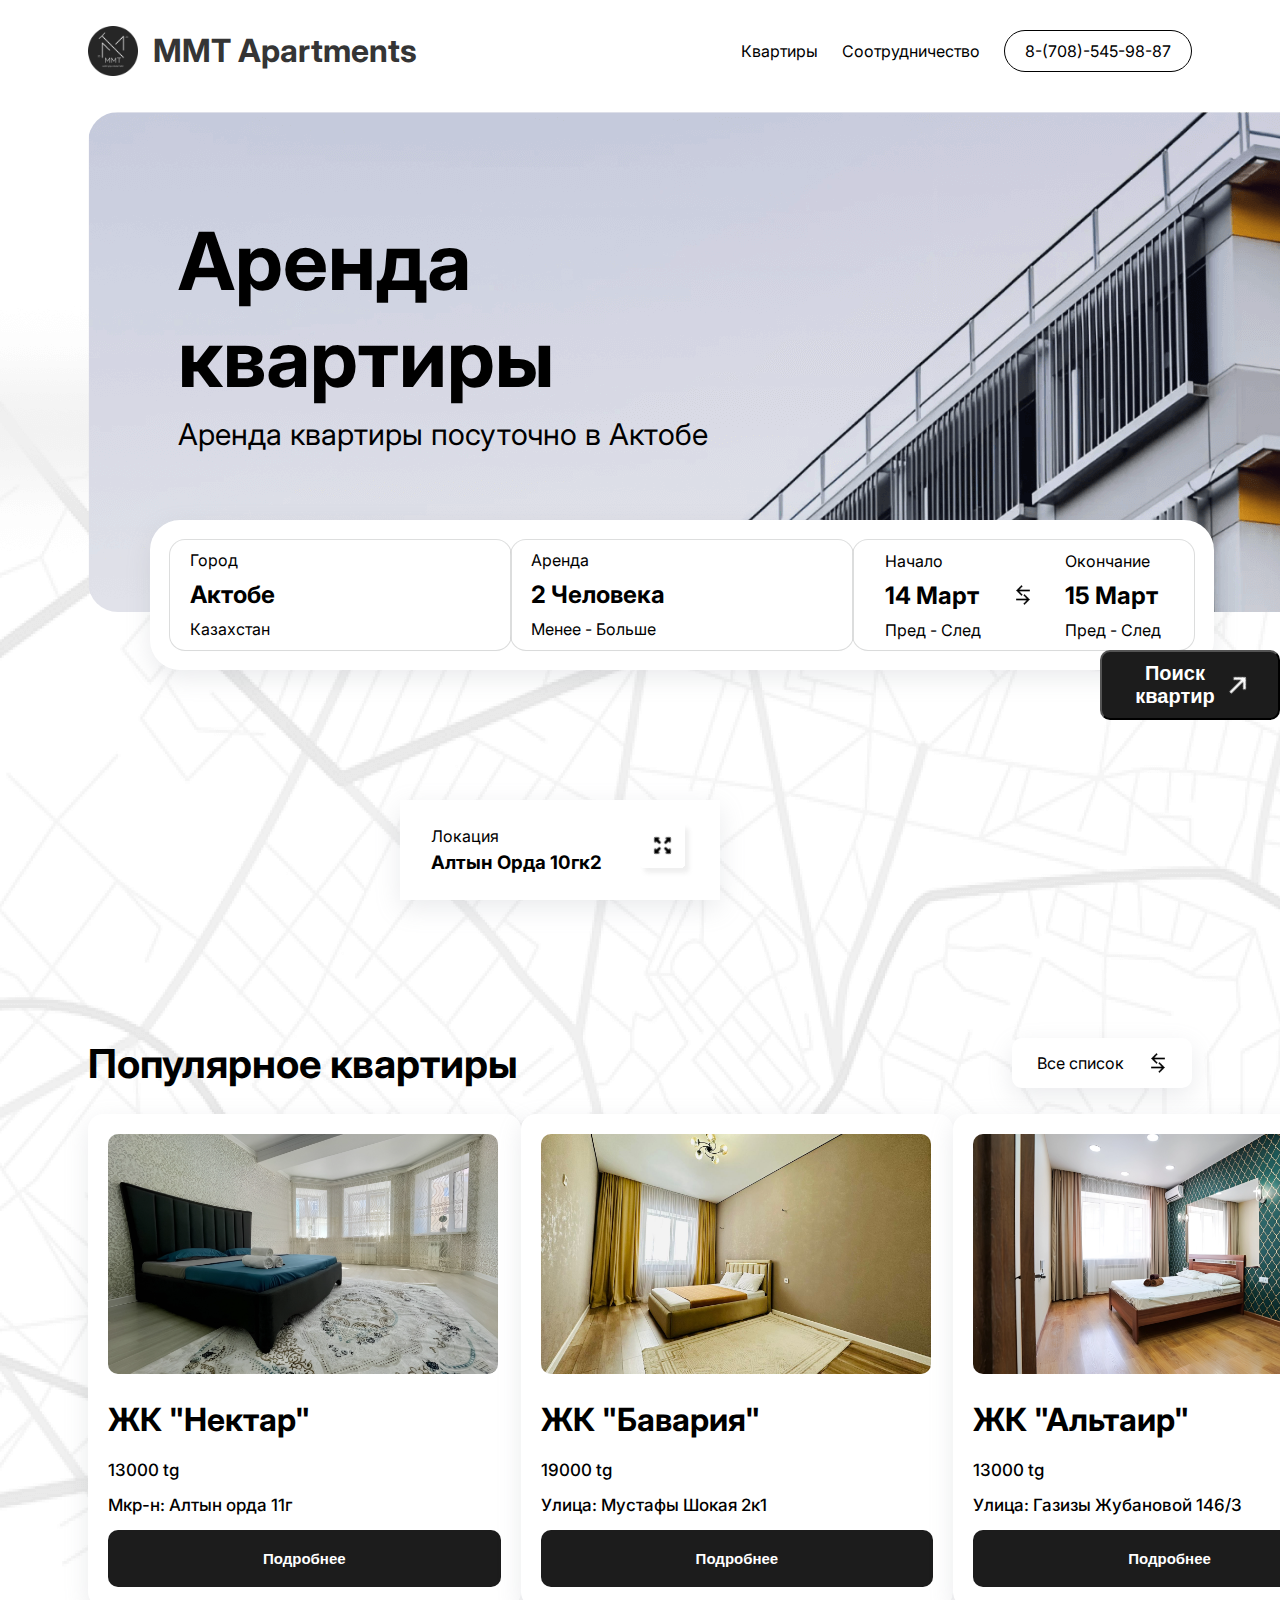
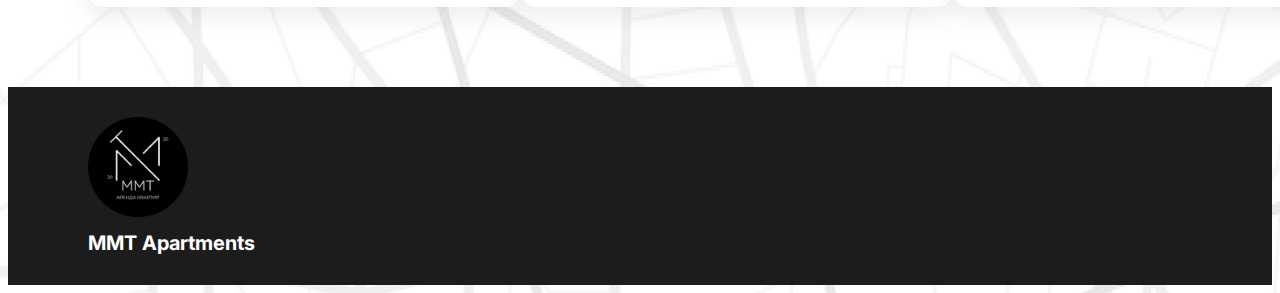
==== index.htm @ 67635009 "first commit" ====
<!DOCTYPE html>
<html lang="en">
<head>
    <meta charset="UTF-8">
    <meta name="viewport" content="width=device-width, initial-scale=1.0">
    <title>Аренда квартиры посуточно в Актобе</title>
    <link rel="stylesheet" href="style.css">
</head>
<body>
    <nav>
        <div class="logo">
            <img src="lists/images/logo.png" alt="logo">
            <h1>MMT Apartments</h1>
        </div>
        <div class="info">
            <a href="List_kv.htm">Квартиры</a>
            <a href="#">Соотрудничество</a>
            <a class="button" href="tel:+77085459887">8-(708)-545-98-87</a>
        </div>
    </nav>
    <main>
        <section class="main">
            <div class="background">
                <h1>Аренда квартиры</h1>
                <p>Аренда квартиры посуточно в Актобе</p>
            </div>
            <div class="search">
                <div>
                    <p>Город</p>
                    <h2>Актобе</h2>
                    <p>Казахстан</p>
                </div>
                <div>
                    <p>Аренда</p>
                    <h2>2 Человека</h2>
                    <p>Менее - Больше</p>
                </div>
                <container class="date">
                    <span>
                        <p>Начало</p>
                        <h2>14 Март</h2>
                        <p>Пред   -   След</p>
                    </span>
                    <img src="lists/images/arr.svg">
                    <span>
                        <p>Окончание</p>
                        <h2>15 Март</h2>
                        <p>Пред - След</p>
                    </span>
                </container>
            </div>
            <button onclick="window.location.href='List_kv.htm'">Поиск квартир <img src="lists/images/arrow.svg"></button>
        </section>
        <div class="container">
            <div>
                <p>Локация</p>
                <h3>Алтын Орда 10гк2</h3>
            </div>
            <img src="lists/images/more.svg">
        </div>
        <div class="title">
            <h1>Популярное квартиры</h1>
            <div>
                <a href="List_kv.htm">Все список</a>
                <img src="lists/images/arr.svg" alt="">
            </div>
        </div>
        <content>
            <div class="card">
                <img src="lists/images/necktar.png" alt="image house">
                <h1>ЖК "Нектар"</h1>
                <p>13000 tg</p>
                <p>Мкр-н: Алтын орда 11г</p>
                <button onclick="window.location.href='lists/necktar.htm'">Подробнее</button>               
            </div>
            <div class="card">
                <img src="lists/images/bavarya.jpg" alt="image house">
                <h1>ЖК "Бавария"</h1>
                <p>19000 tg</p>
                <p>Улица: Мустафы Шокая 2к1</p>
                <button onclick="window.location.href='lists/necktar.htm'">Подробнее</button>               
            </div>
            <div class="card">
                <img src="lists/images/altayr.png" alt="image house">
                <h1>ЖК "Альтаир"</h1>
                <p>13000 tg</p>
                <p>Улица: Газизы Жубановой 146/3</p>
                <button onclick="window.location.href='lists/necktar.htm'">Подробнее</button>               
            </div>
        </content>
    </main>
    <footer>
        <img src="lists/images/logo.png" alt="logo">
        <h1>MMT Apartments</h1>
    </footer>
</body>
</html>
---- style.css ----
@import url('https://fonts.googleapis.com/css2?family=Inter:wght@100..900&display=swap');

body{
    font-family: "Inter", sans-serif;
    background-image: url('lists/images/MAP.png');
}

nav{
    display: flex;
    margin: 10px 80px 0 80px;
    align-items: center;
    justify-content: space-between;
}

nav img{
    width: 50px;
    height: 50px;
}

.logo{
    display: flex;
    align-items: center;
}

.logo h1{
    color: #353535;
}

.logo img{
    padding-right: 15px;
    opacity: 85%;
}

.info a{
    padding-right: 20px;
    color: #000;
    text-decoration: none;
}

.info .button{
    padding: 10px 20px ;
    border-radius: 30px;
    border: 1px solid #000;
    background-color: #fff;
}

.background{
    height: 500px;
    width: 1370px;
    background:url('lists/images/background.png') no-repeat ;
    border-radius:30px;
    margin-top: 20px;
}

.background h1{
    margin: 0;
    font-size: 80px;
    padding: 100px 700px 10px 90px;
}

.background p{
    font-size: 30px;
    padding: 0 0 0 90px;
    margin: 0;
}

.search{
    position:absolute;
    top: 520px;
    left: 150px;
    width: 80%;
    height: 150px;
    background-color: #ffffff;
    border-radius: 30px;
    box-shadow: rgba(149, 157, 165, 0.2) 0px 8px 24px;
}

.main{
    margin: 0 80px 30px 80px;
}

.main button{
    position:absolute;
    top: 650px;
    left: 1100px;
    background-color: #1c1c1c;
    border-radius: 10px;
    padding: 10px 20px 10px 30px;
    color: #fff;
    font-weight: 600;
    font-size: 20px;
    display: flex;
    justify-content: center;
    align-items: center;
}

.main button img{
    height: 40px;
    width: 40px;
}

.main .search{
    display: flex;
    align-items: center;
    justify-content: space-between;
    padding: 0 20px;
}

.main .search div{
    display: block;
    align-items: center;
    height: 110px;
    width: 390px;
    box-shadow: rgba(0, 0, 0, 0.02) 0px 1px 3px 0px, rgba(27, 31, 35, 0.15) 0px 0px 0px 1px;
    border-radius: 15px;
}

.main .search .date{
    height: 110px;
    width: 390px;
    box-shadow: rgba(0, 0, 0, 0.02) 0px 1px 3px 0px, rgba(27, 31, 35, 0.15) 0px 0px 0px 1px;
    border-radius: 15px;
}

.main .search .date p{
    margin: 0;
}

.main .search .date h2{
    margin: 10px 0;
}

.main .search div p{
    margin: 10px 0 0 20px;
}

.main .search div h2{
    margin: 10px 20px;
}

.date{
    display: flex;
    align-items: center;
    justify-content: space-evenly;
}

.main .card{
    width: 100%;
    height: 300px;
}

.container{
    display: flex;
    position: absolute;
    top: 800px;
    left: 400px;
    height: 100px;
    width: 300px;
    background-color:#fff ;
    box-shadow: rgba(149, 157, 165, 0.2) 0px 8px 24px;
    align-items: center;
    justify-content: space-around;
    padding: 0 10px;
}

.container p{
    margin: 5px;
}

.container h3{
    margin: 5px;
}

.title{
    margin: 400px 80px 0 80px;
    display: flex;
    align-items: center;
    justify-content: space-between;
}

.title div{
    display: flex;
    align-items: center;
    justify-content: space-evenly;
    height: 50px;
    width: 180px;
    background-color:#fff ;
    box-shadow: rgba(149, 157, 165, 0.2) 0px 8px 24px;
    border-radius: 10px;
}

.title div a{
    color: #000;
    text-decoration: none;
}

.title h1{
    font-size: 40px;
}

content{
    display: flex;
    align-items: center;
    justify-content: space-between;
    margin: 0 80px 80px 80px;
}

content .card{
    padding:  20px 20px;
    background-color: #ffffff;
    box-shadow: rgba(149, 157, 165, 0.2) 0px 8px 24px;
    display: block;
    justify-content: center;
    border-radius: 15px;

}

content .card img{
    height: 240px;
    width: 390px;
    border-radius: 10px;
}

content .card button {
    padding: 20px 155px;
    border: none;
    background-color: #1c1c1c;
    color: #fff;
    border-radius: 10px;
    font-weight: 700;
    font-size: 15px;
}

content .card p{
    margin: 0 0 15px 0;
    font-size: 17px;
    font-weight: 500;
}

footer{
    background-color: #1c1c1c;
    width: 100%;
}

footer img{
    height: 100px;
    width: 100px;
    padding: 30px 80px 0 80px;
    margin: 0;
}

footer h1{
    color: #fff;
    font-size: 20px;
    padding: 10px 80px 30px 80px;
    margin: 0;
}
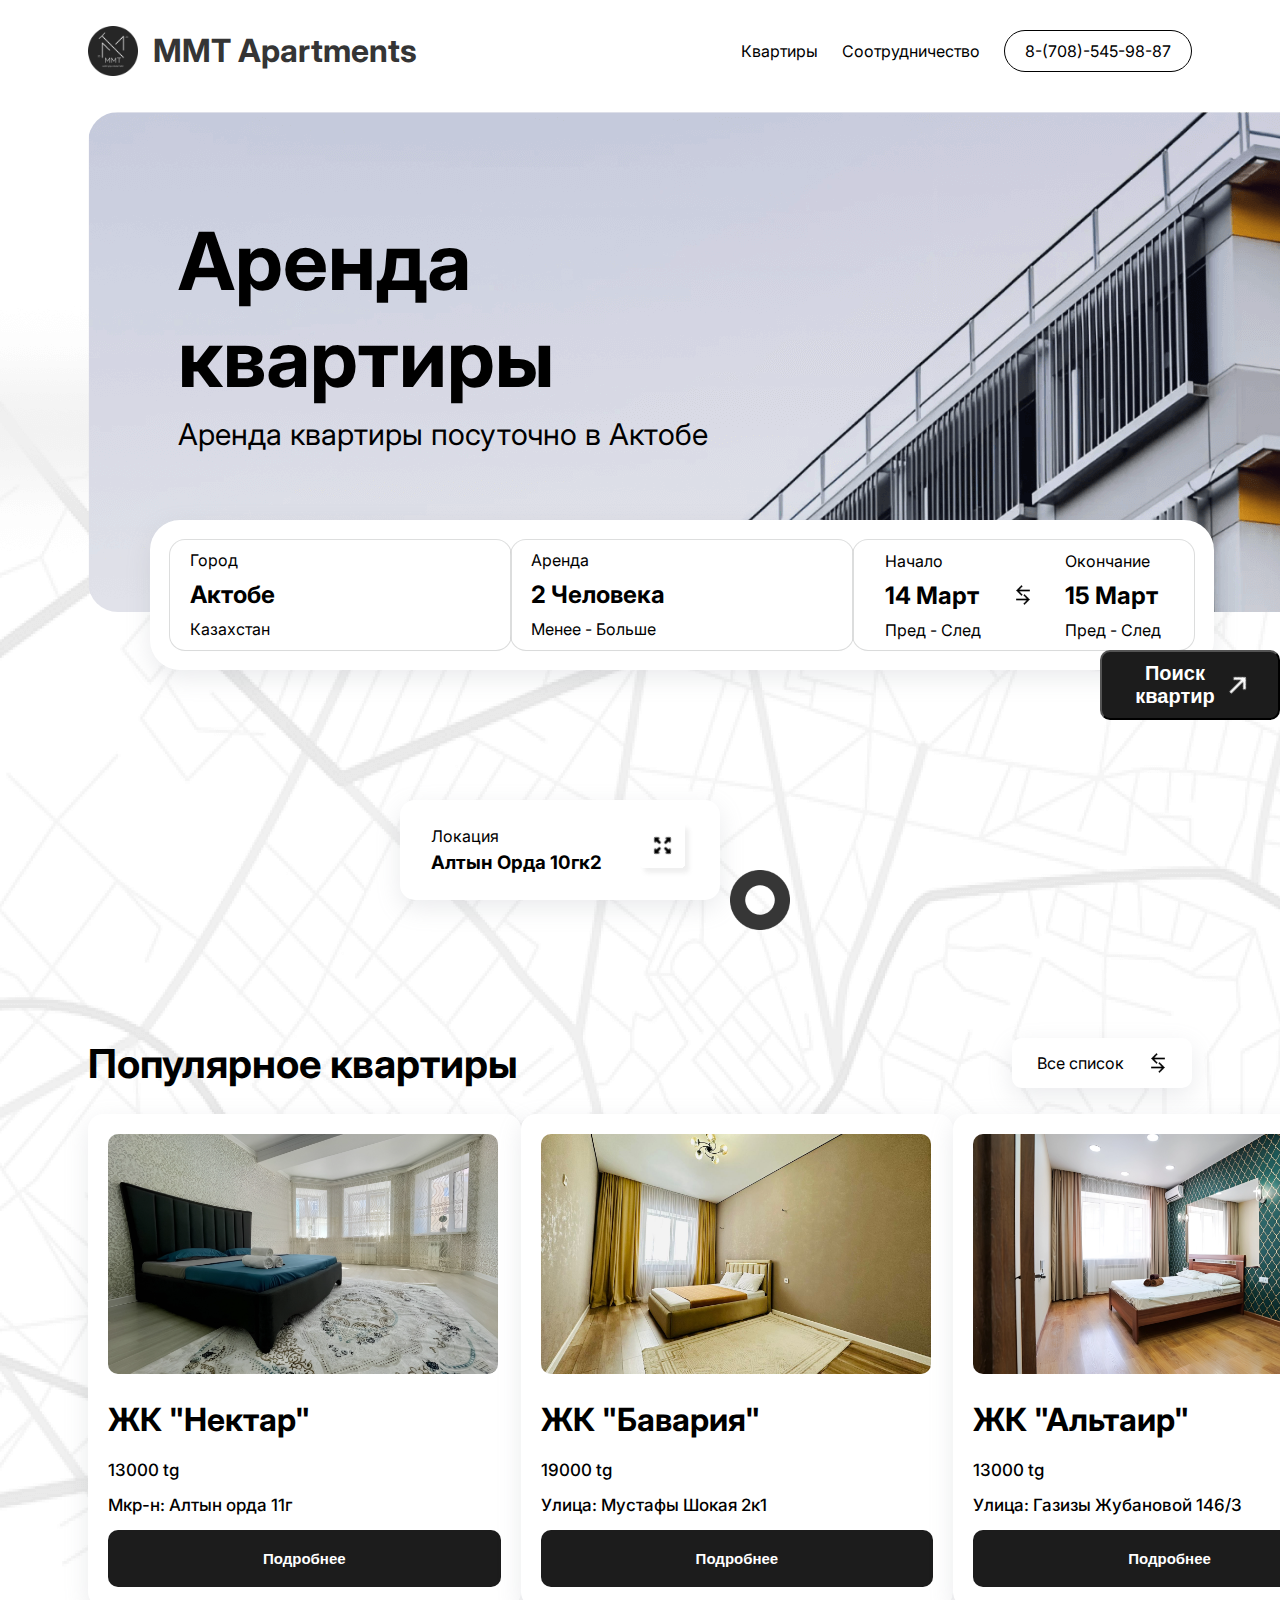
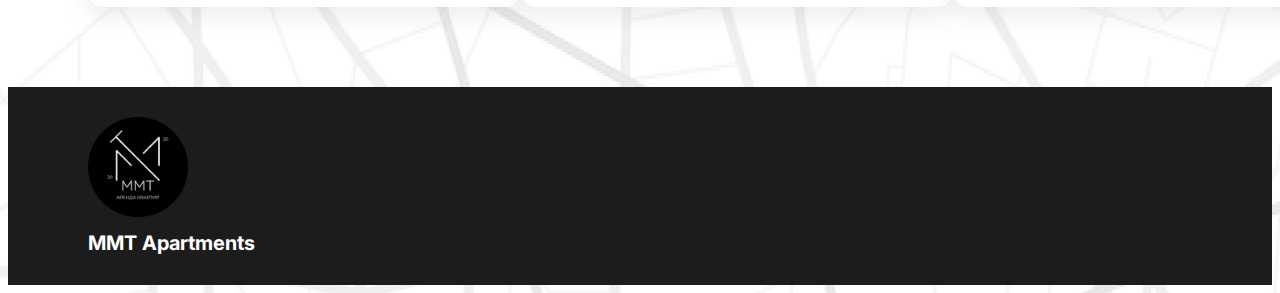
==== commit 3ca29b30: "commit 2" ====
--- a/index.htm
+++ b/index.htm
@@ -58,6 +58,7 @@
             </div>
             <img src="lists/images/more.svg">
         </div>
+        <img class="mp" src="lists/images/mp.png">
         <div class="title">
             <h1>Популярное квартиры</h1>
             <div>
--- a/style.css
+++ b/style.css
@@ -161,6 +161,16 @@
     align-items: center;
     justify-content: space-around;
     padding: 0 10px;
+    border-radius: 15px;
+}
+
+.mp{
+    display: flex;
+    position: absolute;
+    top:870px;
+    left: 730px;
+    height: 60px;
+    width: 60px;
 }
 
 .container p{
